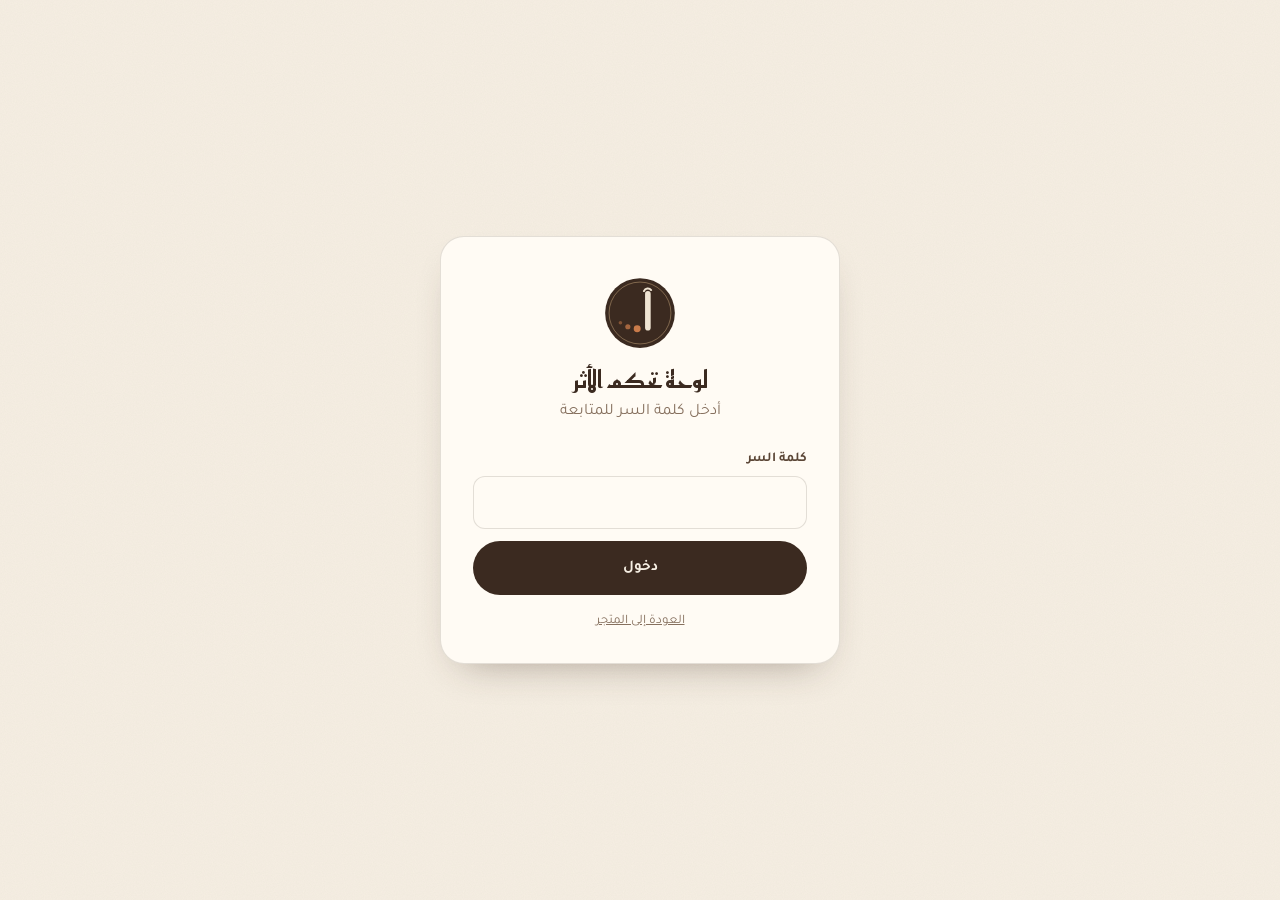
==== admin.html @ 8302c41a "Al Athar menswear store: storefront, cart, admin panel, Supabase schema Static storefront with earth" ====
<!doctype html>
<html lang="ar" dir="rtl">
<head>
  <meta charset="utf-8">
  <meta name="viewport" content="width=device-width, initial-scale=1">
  <title>لوحة التحكم — الأثر</title>
  <meta name="robots" content="noindex, nofollow">
  <link rel="icon" href="assets/logo-mark.svg" type="image/svg+xml">
  <link rel="preconnect" href="https://fonts.googleapis.com">
  <link rel="preconnect" href="https://fonts.gstatic.com" crossorigin>
  <link href="https://fonts.googleapis.com/css2?family=Reem+Kufi:wght@500;600;700&family=Tajawal:wght@400;500;700;800&display=swap" rel="stylesheet">
  <link rel="stylesheet" href="css/style.css">
  <link rel="stylesheet" href="css/admin.css">
</head>
<body class="admin">

  <!-- تسجيل الدخول -->
  <section class="login" id="login">
    <form class="login-card" id="loginForm">
      <img src="assets/logo-mark.svg" alt="" width="72" height="72">
      <h1>لوحة تحكم الأثر</h1>
      <p>أدخل كلمة السر للمتابعة</p>
      <label class="field"><span>كلمة السر</span><input type="password" id="loginPass" autocomplete="current-password" required></label>
      <p class="err" id="loginErr" hidden></p>
      <button class="btn block" type="submit" id="loginBtn">دخول</button>
      <a class="link" href="index.html">العودة إلى المتجر</a>
    </form>
  </section>

  <!-- اللوحة -->
  <div class="shell" id="shell" hidden>
    <aside class="side">
      <a class="brand" href="index.html" target="_blank" rel="noopener">
        <img src="assets/logo-mark.svg" alt="">
        <div><div class="brand-name">الأثر</div><div class="brand-sub">ADMIN</div></div>
      </a>
      <nav class="tabs" id="tabs">
        <button type="button" data-tab="overview" aria-current="true">نظرة عامة</button>
        <button type="button" data-tab="orders">الطلبات <span class="pill" id="newPill" hidden></span></button>
        <button type="button" data-tab="products">المنتجات</button>
        <button type="button" data-tab="categories">الأقسام</button>
        <button type="button" data-tab="settings">الإعدادات</button>
      </nav>
      <div class="side-foot">
        <a class="link" href="index.html" target="_blank" rel="noopener">عرض المتجر</a>
        <button class="link" type="button" id="logoutBtn">تسجيل الخروج</button>
      </div>
    </aside>

    <main class="main">
      <!-- نظرة عامة -->
      <section class="panel" id="tab-overview">
        <div class="panel-head"><h1>نظرة عامة</h1><button class="btn ghost sm" type="button" data-refresh>تحديث</button></div>
        <div class="stats" id="stats"></div>
        <div class="two">
          <div class="box"><h2>مبيعات آخر 14 يوماً</h2><div class="chart" id="chart"></div></div>
          <div class="box"><h2>الأكثر مبيعاً</h2><div id="top"></div>
            <h2 style="margin-top:22px">مخزون منخفض</h2><div id="low"></div></div>
        </div>
      </section>

      <!-- الطلبات -->
      <section class="panel" id="tab-orders" hidden>
        <div class="panel-head"><h1>الطلبات</h1>
          <div class="chips" id="orderFilter"></div>
        </div>
        <div id="orders"></div>
      </section>

      <!-- المنتجات -->
      <section class="panel" id="tab-products" hidden>
        <div class="panel-head"><h1>المنتجات</h1><button class="btn sm" type="button" id="newProduct">+ منتج جديد</button></div>
        <div class="table-wrap"><table class="table" id="products"></table></div>
      </section>

      <!-- الأقسام -->
      <section class="panel" id="tab-categories" hidden>
        <div class="panel-head"><h1>الأقسام</h1><button class="btn sm" type="button" id="newCategory">+ قسم جديد</button></div>
        <div class="table-wrap"><table class="table" id="categories"></table></div>
      </section>

      <!-- الإعدادات -->
      <section class="panel" id="tab-settings" hidden>
        <div class="panel-head"><h1>الإعدادات</h1></div>
        <div class="two">
          <form class="box" id="settingsForm">
            <h2>بيانات المتجر</h2>
            <div class="row2">
              <label class="field"><span>رمز العملة</span><input name="currency" maxlength="8"></label>
              <label class="field"><span>رسوم التوصيل</span><input name="shipping_fee" type="number" min="0" step="0.01" dir="ltr"></label>
            </div>
            <label class="field"><span>شريط الإعلان العلوي</span><input name="announcement"></label>
            <label class="field"><span>عنوان الواجهة</span><input name="hero_title"></label>
            <label class="field"><span>وصف الواجهة</span><textarea name="hero_subtitle"></textarea></label>
            <h2>التواصل</h2>
            <div class="row2">
              <label class="field"><span>واتساب (مع رمز الدولة)</span><input name="whatsapp" dir="ltr" inputmode="tel"></label>
              <label class="field"><span>إنستغرام (اسم الحساب)</span><input name="instagram" dir="ltr"></label>
              <label class="field"><span>الهاتف</span><input name="phone" dir="ltr" inputmode="tel"></label>
              <label class="field"><span>البريد الإلكتروني</span><input name="email" type="email" dir="ltr"></label>
            </div>
            <button class="btn" type="submit">حفظ الإعدادات</button>
          </form>
          <form class="box" id="passForm">
            <h2>تغيير كلمة السر</h2>
            <label class="field"><span>كلمة السر الحالية</span><input name="old" type="password" autocomplete="current-password" required></label>
            <label class="field"><span>كلمة السر الجديدة (6 أحرف على الأقل)</span><input name="new" type="password" autocomplete="new-password" minlength="6" required></label>
            <button class="btn ghost" type="submit">تغيير كلمة السر</button>
          </form>
        </div>
      </section>
    </main>
  </div>

  <!-- نموذج المنتج -->
  <dialog id="productDialog">
    <button class="x" type="button" data-close aria-label="إغلاق">×</button>
    <form class="form" id="productForm">
      <h2 id="productFormTitle">منتج جديد</h2>
      <input type="hidden" name="id">
      <input type="hidden" name="image_url">
      <div class="form-grid">
        <div>
          <div class="preview" id="preview"></div>
          <label class="btn ghost sm block upload">رفع صورة<input type="file" id="imageFile" accept="image/jpeg,image/png,image/webp" hidden></label>
          <button class="link" type="button" id="removeImage" hidden>إزالة الصورة</button>
          <p class="hint">بدون صورة يظهر رسم القطعة بلون العرض.</p>
        </div>
        <div>
          <label class="field"><span>اسم المنتج</span><input name="name" required></label>
          <label class="field"><span>الوصف</span><textarea name="description"></textarea></label>
          <div class="row2">
            <label class="field"><span>السعر</span><input name="price" type="number" min="0" step="0.01" dir="ltr" required></label>
            <label class="field"><span>السعر قبل الخصم (اختياري)</span><input name="old_price" type="number" min="0" step="0.01" dir="ltr"></label>
            <label class="field"><span>القسم</span><select name="category_id"></select></label>
            <label class="field"><span>الكمية في المخزون</span><input name="stock" type="number" min="0" step="1" dir="ltr" required></label>
          </div>
          <label class="field"><span>المقاسات (افصل بينها بفاصلة)</span><input name="sizes" dir="ltr" placeholder="S, M, L, XL"></label>
          <div class="row2">
            <label class="field"><span>لون العرض</span><input name="color" type="color" value="#B08968"></label>
            <div class="checks">
              <label><input type="checkbox" name="is_active" checked> ظاهر في المتجر</label>
              <label><input type="checkbox" name="is_featured"> قطعة مختارة</label>
            </div>
          </div>
        </div>
      </div>
      <p class="err" id="productErr" hidden></p>
      <div class="form-actions">
        <button class="btn" type="submit" id="productSave">حفظ</button>
        <button class="btn ghost" type="button" data-close>إلغاء</button>
      </div>
    </form>
  </dialog>

  <!-- نموذج القسم -->
  <dialog id="categoryDialog" style="width:min(460px,calc(100% - 28px))">
    <button class="x" type="button" data-close aria-label="إغلاق">×</button>
    <form class="form" id="categoryForm">
      <h2 id="categoryFormTitle">قسم جديد</h2>
      <input type="hidden" name="id">
      <label class="field"><span>اسم القسم</span><input name="name" required></label>
      <div class="row2">
        <label class="field"><span>شكل القطعة</span><select name="icon"></select></label>
        <label class="field"><span>الترتيب</span><input name="sort" type="number" step="1" dir="ltr" value="0"></label>
      </div>
      <div class="form-actions">
        <button class="btn" type="submit">حفظ</button>
        <button class="btn ghost" type="button" data-close>إلغاء</button>
      </div>
    </form>
  </dialog>

  <!-- تأكيد -->
  <dialog id="confirmDialog" style="width:min(420px,calc(100% - 28px))">
    <div class="form">
      <h2 id="confirmText"></h2>
      <div class="form-actions">
        <button class="btn clay" type="button" id="confirmYes">نعم، احذف</button>
        <button class="btn ghost" type="button" data-close>تراجع</button>
      </div>
    </div>
  </dialog>

  <div class="toast" id="toast" role="status"></div>

  <script src="js/api.js"></script>
  <script src="js/garments.js"></script>
  <script src="js/admin.js"></script>
</body>
</html>
---- css/style.css ----
/* ===== الأثر — الهوية الترابية ===== */
:root {
  --cream: #F6EFE3;
  --sand: #EADDC8;
  --sand-2: #DCCAAE;
  --camel: #B08D5B;
  --clay: #B5653A;
  --clay-dark: #94502C;
  --olive: #6F6B45;
  --brown: #3B2A20;
  --brown-2: #5B4636;
  --ink: #2A1D15;
  --muted: #86705E;
  --line: rgba(59, 42, 32, .14);
  --white: #FFFBF4;
  --radius: 18px;
  --shadow: 0 18px 40px -22px rgba(59, 42, 32, .45);
  --display: 'Reem Kufi', 'Tajawal', sans-serif;
  --body: 'Tajawal', 'Segoe UI', Tahoma, sans-serif;
}

* { box-sizing: border-box; }
html { scroll-behavior: smooth; overflow-x: clip; }
body {
  margin: 0;
  font-family: var(--body);
  color: var(--ink);
  background-color: var(--cream);
  background-image: url("data:image/svg+xml,%3Csvg xmlns='http://www.w3.org/2000/svg' width='160' height='160'%3E%3Cfilter id='n'%3E%3CfeTurbulence type='fractalNoise' baseFrequency='.9' numOctaves='2'/%3E%3CfeColorMatrix values='0 0 0 0 .23 0 0 0 0 .16 0 0 0 0 .12 0 0 0 .05 0'/%3E%3C/filter%3E%3Crect width='160' height='160' filter='url(%23n)'/%3E%3C/svg%3E");
  line-height: 1.7;
  overflow-x: clip;
  -webkit-font-smoothing: antialiased;
}
h1, h2, h3 { font-family: var(--display); font-weight: 600; line-height: 1.25; margin: 0; text-wrap: balance; }
p { margin: 0; }
a { color: inherit; text-decoration: none; }
button, input, select, textarea { font: inherit; color: inherit; }
button { cursor: pointer; }
img, svg { display: block; max-width: 100%; }
[hidden] { display: none !important; }
:focus-visible { outline: 2px solid var(--clay); outline-offset: 2px; }

.wrap { width: min(1180px, 100% - 40px); margin-inline: auto; }

/* ===== أزرار ===== */
.btn {
  display: inline-flex; align-items: center; justify-content: center; gap: 8px;
  padding: 13px 26px; border-radius: 999px; border: 1px solid transparent;
  background: var(--brown); color: var(--cream); font-weight: 700; font-size: 15px;
  transition: background .2s, transform .2s, box-shadow .2s;
}
.btn:hover { background: var(--clay); transform: translateY(-1px); box-shadow: var(--shadow); }
.btn:disabled { opacity: .55; cursor: not-allowed; transform: none; box-shadow: none; }
.btn.ghost { background: transparent; color: var(--brown); border-color: var(--brown); }
.btn.ghost:hover { background: var(--brown); color: var(--cream); }
.btn.clay { background: var(--clay); }
.btn.clay:hover { background: var(--clay-dark); }
.btn.block { width: 100%; }
.btn.sm { padding: 8px 16px; font-size: 14px; }

/* ===== الشريط العلوي ===== */
.announce {
  background: var(--brown); color: var(--sand); text-align: center;
  font-size: 13.5px; padding: 8px 16px; letter-spacing: .2px;
}
.header {
  position: sticky; top: 0; z-index: 30;
  background: rgba(246, 239, 227, .86); backdrop-filter: blur(12px);
  border-bottom: 1px solid var(--line);
}
.header .wrap { display: flex; align-items: center; justify-content: space-between; height: 76px; gap: 20px; }
.brand { display: flex; align-items: center; gap: 12px; }
.brand img { width: 46px; height: 46px; }
.brand-name { font-family: var(--display); font-size: 28px; font-weight: 700; color: var(--brown); line-height: 1; }
.brand-sub { font-size: 10px; letter-spacing: 4.5px; color: var(--camel); font-weight: 700; margin-top: 4px; direction: ltr; }
.nav { display: flex; gap: 30px; font-weight: 500; color: var(--brown-2); }
.nav a { position: relative; padding: 6px 0; }
.nav a::after { content: ''; position: absolute; inset-inline: 0; bottom: 0; height: 2px; background: var(--clay); transform: scaleX(0); transition: transform .25s; }
.nav a:hover::after { transform: scaleX(1); }
.cart-btn {
  position: relative; display: inline-flex; align-items: center; gap: 8px;
  background: var(--white); border: 1px solid var(--line); border-radius: 999px; padding: 10px 18px; font-weight: 700;
}
.cart-btn:hover { border-color: var(--brown); }
.cart-btn svg { width: 20px; height: 20px; }
.cart-count {
  min-width: 22px; height: 22px; padding: 0 6px; border-radius: 999px; background: var(--clay); color: #fff;
  font-size: 12.5px; display: inline-grid; place-items: center;
}

/* ===== الواجهة الرئيسية ===== */
.hero { padding: 64px 0 40px; overflow: hidden; }
.hero .wrap { display: grid; grid-template-columns: 1.05fr .95fr; gap: 48px; align-items: center; }
.eyebrow { display: inline-flex; align-items: center; gap: 10px; color: var(--clay); font-weight: 700; font-size: 14px; letter-spacing: .5px; }
.eyebrow::before { content: ''; width: 34px; height: 1.5px; background: var(--clay); }
.hero h1 { font-size: clamp(38px, 5.4vw, 68px); color: var(--brown); margin: 18px 0 20px; }
.hero p.lead { font-size: 18.5px; color: var(--brown-2); max-width: 46ch; }
.hero-actions { display: flex; gap: 12px; margin-top: 32px; flex-wrap: wrap; }
.hero-art { position: relative; height: 500px; }
.arch {
  position: absolute; inset-inline: 12% 12%; top: 0; bottom: 0;
  border-radius: 999px 999px 26px 26px;
  background: linear-gradient(170deg, #C98558 0%, var(--clay) 45%, #7E4426 100%);
  box-shadow: var(--shadow);
  display: grid; place-items: center; padding: 60px 46px 30px;
}
.arch::before { content: ''; position: absolute; inset: 14px; border: 1px solid rgba(255, 244, 226, .38); border-radius: inherit; }
.arch .garment { width: 100%; height: 100%; filter: drop-shadow(0 18px 20px rgba(40, 20, 10, .35)); }
.sun { position: absolute; top: 34px; inset-inline-start: 0; width: 120px; height: 120px; border-radius: 50%; background: var(--sand-2); z-index: -1; }
.hero-chip {
  position: absolute; bottom: 34px; inset-inline-end: 0; background: var(--white); border-radius: 16px;
  padding: 14px 18px; box-shadow: var(--shadow); font-size: 14px; max-width: 200px;
}
.hero-chip b { display: block; font-family: var(--display); color: var(--brown); font-size: 16px; }
.hero-chip span { color: var(--muted); }

.values { border-block: 1px solid var(--line); margin-top: 30px; }
.values .wrap { display: grid; grid-template-columns: repeat(3, 1fr); }
.value { padding: 24px 18px; text-align: center; }
.value + .value { border-inline-start: 1px solid var(--line); }
.value b { display: block; font-family: var(--display); font-size: 17px; color: var(--brown); }
.value span { color: var(--muted); font-size: 14.5px; }

/* ===== المنتجات ===== */
.section { padding: 72px 0; }
.section-head { display: flex; align-items: end; justify-content: space-between; gap: 20px; flex-wrap: wrap; margin-bottom: 30px; }
.section-head h2 { font-size: clamp(28px, 3.4vw, 40px); color: var(--brown); margin-top: 8px; }
.chips { display: flex; gap: 8px; flex-wrap: wrap; }
.chip {
  padding: 8px 18px; border-radius: 999px; border: 1px solid var(--line); background: transparent;
  font-weight: 500; color: var(--brown-2); transition: .2s;
}
.chip:hover { border-color: var(--brown); }
.chip[aria-pressed="true"] { background: var(--brown); color: var(--cream); border-color: var(--brown); }

.grid { display: grid; grid-template-columns: repeat(auto-fill, minmax(248px, 1fr)); gap: 26px; }
.card { position: relative; background: transparent; border: 0; padding: 0; text-align: start; display: block; width: 100%; }
.card-media {
  position: relative; aspect-ratio: 4 / 5; border-radius: var(--radius); overflow: hidden;
  background: color-mix(in srgb, var(--c, #B08968) 16%, #F1E6D4);
  display: grid; place-items: center; transition: transform .35s, box-shadow .35s;
}
.card:hover .card-media { transform: translateY(-5px); box-shadow: var(--shadow); }
.card-media img { width: 100%; height: 100%; object-fit: cover; }
.card-media .garment { width: 72%; height: 80%; transition: transform .45s; }
.card:hover .garment { transform: scale(1.05); }
.badge {
  position: absolute; top: 14px; inset-inline-start: 14px; background: var(--white); color: var(--brown);
  font-size: 12.5px; font-weight: 700; padding: 4px 12px; border-radius: 999px;
}
.badge.sale { background: var(--clay); color: #fff; }
.badge.out { background: var(--brown); color: var(--sand); }
.card-body { padding: 14px 4px 0; display: flex; justify-content: space-between; gap: 12px; align-items: baseline; }
.card-body h3 { font-family: var(--body); font-size: 16.5px; font-weight: 700; color: var(--ink); }
.card-cat { font-size: 13px; color: var(--muted); }
.price { font-weight: 800; color: var(--clay-dark); white-space: nowrap; direction: ltr; }
.price s { color: var(--muted); font-weight: 500; font-size: .86em; margin-inline-end: 6px; }
.empty { text-align: center; color: var(--muted); padding: 60px 0; grid-column: 1 / -1; }
.skeleton { aspect-ratio: 4 / 5; border-radius: var(--radius); background: linear-gradient(100deg, var(--sand) 30%, #F1E6D4 50%, var(--sand) 70%); background-size: 300% 100%; animation: sk 1.4s infinite; }
@keyframes sk { to { background-position: -150% 0; } }

/* ===== قصة العلامة ===== */
.story { background: var(--brown); color: var(--sand); }
.story .wrap { display: grid; grid-template-columns: auto 1fr; gap: 54px; align-items: center; }
.story img { width: 150px; height: 150px; filter: drop-shadow(0 0 0 1px rgba(255,255,255,.1)); }
.story h2 { color: var(--cream); font-size: clamp(26px, 3.2vw, 38px); margin-bottom: 14px; }
.story p { font-size: 17.5px; max-width: 62ch; color: #D9C7AE; }

/* ===== التذييل ===== */
.footer { padding: 44px 0 30px; }
.footer .wrap { display: flex; justify-content: space-between; gap: 30px; flex-wrap: wrap; align-items: center; }
.contacts { display: flex; gap: 10px; flex-wrap: wrap; }
.contacts a { border: 1px solid var(--line); border-radius: 999px; padding: 8px 18px; font-weight: 500; direction: ltr; }
.contacts a:hover { border-color: var(--brown); background: var(--white); }
.copy { width: 100%; border-top: 1px solid var(--line); padding-top: 20px; color: var(--muted); font-size: 13.5px; text-align: center; }

/* ===== النوافذ ===== */
dialog {
  border: 0; padding: 0; border-radius: 24px; background: var(--cream); color: var(--ink);
  width: min(900px, calc(100% - 28px)); max-height: calc(100dvh - 28px); box-shadow: 0 40px 80px -30px rgba(30, 18, 10, .7);
}
dialog::backdrop { background: rgba(42, 29, 21, .55); backdrop-filter: blur(3px); }
.x {
  position: absolute; top: 14px; inset-inline-end: 14px; z-index: 2; width: 38px; height: 38px; border-radius: 50%;
  border: 1px solid var(--line); background: var(--white); font-size: 20px; line-height: 1; display: grid; place-items: center;
}
.x:hover { background: var(--brown); color: var(--cream); }
.pm { display: grid; grid-template-columns: 1fr 1fr; }
.pm-media { background: color-mix(in srgb, var(--c, #B08968) 18%, #F1E6D4); display: grid; place-items: center; min-height: 460px; }
.pm-media img { width: 100%; height: 100%; object-fit: cover; }
.pm-media .garment { width: 70%; }
.pm-info { padding: 44px 36px 34px; display: flex; flex-direction: column; gap: 16px; }
.pm-info h2 { font-size: 28px; color: var(--brown); }
.pm-info .price { font-size: 22px; align-self: flex-start; }
.pm-info .desc { color: var(--brown-2); }
.label { font-size: 13.5px; font-weight: 700; color: var(--muted); margin-bottom: 8px; }
.sizes { display: flex; gap: 8px; flex-wrap: wrap; }
.size {
  min-width: 48px; height: 44px; padding: 0 12px; border-radius: 12px; border: 1px solid var(--line); background: var(--white);
  font-weight: 700; direction: ltr;
}
.size:hover { border-color: var(--brown); }
.size[aria-pressed="true"] { background: var(--brown); color: var(--cream); border-color: var(--brown); }
.qty { display: inline-flex; align-items: center; border: 1px solid var(--line); border-radius: 999px; background: var(--white); }
.qty button { width: 40px; height: 40px; border: 0; background: none; font-size: 18px; border-radius: 50%; }
.qty button:hover { background: var(--sand); }
.qty span { min-width: 30px; text-align: center; font-weight: 700; }
.stock-note { font-size: 13.5px; color: var(--olive); font-weight: 500; }
.stock-note.low { color: var(--clay-dark); }
.pm-actions { margin-top: auto; display: flex; gap: 12px; align-items: center; }
.pm-actions .btn { flex: 1; }

/* ===== السلة ===== */
.scrim { position: fixed; inset: 0; z-index: 40; background: rgba(42, 29, 21, .5); opacity: 0; pointer-events: none; transition: opacity .3s; }
.drawer {
  position: fixed; top: 0; bottom: 0; left: 0; z-index: 50; width: min(440px, 100%);
  background: var(--cream);
  transform: translateX(-105%); transition: transform .35s cubic-bezier(.2, .8, .2, 1);
  display: flex; flex-direction: column;
}
body.cart-open .drawer { transform: none; box-shadow: 30px 0 60px -30px rgba(30, 18, 10, .6); }
body.cart-open .scrim { opacity: 1; pointer-events: auto; }
.drawer-head { display: flex; align-items: center; justify-content: space-between; padding: 22px 24px; border-bottom: 1px solid var(--line); }
.drawer-head h2 { font-size: 22px; color: var(--brown); }
.drawer-head .x { position: static; }
.drawer-body { flex: 1; overflow-y: auto; padding: 18px 24px; }
.drawer-foot { border-top: 1px solid var(--line); padding: 18px 24px 24px; background: var(--white); }
.line { display: grid; grid-template-columns: 74px 1fr auto; gap: 14px; padding: 14px 0; border-bottom: 1px solid var(--line); align-items: center; }
.line-media { width: 74px; height: 90px; border-radius: 12px; overflow: hidden; background: color-mix(in srgb, var(--c, #B08968) 16%, #F1E6D4); display: grid; place-items: center; }
.line-media img { width: 100%; height: 100%; object-fit: cover; }
.line-media .garment { width: 76%; }
.line b { display: block; font-size: 15px; }
.line small { color: var(--muted); }
.line .qty button { width: 30px; height: 30px; font-size: 15px; }
.line .qty { margin-top: 6px; }
.link { background: none; border: 0; padding: 0; color: var(--muted); font-size: 13px; text-decoration: underline; }
.link:hover { color: var(--clay-dark); }
.sum { display: flex; justify-content: space-between; padding: 4px 0; color: var(--brown-2); }
.sum.total { font-weight: 800; font-size: 18px; color: var(--ink); margin: 6px 0 14px; padding-top: 10px; border-top: 1px dashed var(--line); }
.sum span:last-child { direction: ltr; }

.field { display: block; margin-bottom: 12px; }
.field span { display: block; font-size: 13.5px; font-weight: 700; color: var(--brown-2); margin-bottom: 5px; }
.field input, .field textarea, .field select {
  width: 100%; padding: 12px 14px; border-radius: 12px; border: 1px solid var(--line); background: var(--white);
}
.field input:focus, .field textarea:focus, .field select:focus { outline: 2px solid var(--camel); outline-offset: 0; border-color: transparent; }
.field textarea { resize: vertical; min-height: 70px; }
.row2 { display: grid; grid-template-columns: 1fr 1fr; gap: 12px; }
.err { color: #A23A22; font-size: 14px; font-weight: 500; margin: 6px 0 10px; }
.done { text-align: center; padding: 50px 10px; }
.done .tick { width: 76px; height: 76px; border-radius: 50%; background: var(--olive); color: #fff; font-size: 36px; display: grid; place-items: center; margin: 0 auto 20px; }
.done h3 { font-size: 24px; color: var(--brown); margin-bottom: 8px; }
.done .no { font-family: var(--display); font-size: 34px; color: var(--clay); direction: ltr; margin: 10px 0 14px; }
.done p { color: var(--brown-2); margin-bottom: 24px; }

.toast {
  position: fixed; bottom: 24px; left: 50%; transform: translate(-50%, 30px); z-index: 80;
  background: var(--brown); color: var(--cream); padding: 12px 24px; border-radius: 999px; font-weight: 500;
  opacity: 0; pointer-events: none; transition: .3s; box-shadow: var(--shadow); white-space: nowrap;
}
.toast.show { opacity: 1; transform: translate(-50%, 0); }

@media (max-width: 860px) {
  .nav { display: none; }
  .hero { padding-top: 36px; }
  .hero .wrap, .story .wrap, .pm { grid-template-columns: 1fr; }
  .hero-art { height: 380px; order: -1; }
  .story .wrap { gap: 24px; text-align: center; justify-items: center; }
  .pm-media { min-height: 300px; }
  .pm-info { padding: 26px 22px; }
  .values .wrap { grid-template-columns: 1fr; }
  .value + .value { border-inline-start: 0; border-top: 1px solid var(--line); }
  .grid { grid-template-columns: repeat(2, 1fr); gap: 16px; }
  .card-body { flex-direction: column; gap: 2px; }
  .brand-name { font-size: 24px; }
  .cart-btn span.t { display: none; }
}
@media (prefers-reduced-motion: reduce) { * { transition: none !important; animation: none !important; } }
---- css/admin.css ----
/* ===== لوحة التحكم ===== */
.login { min-height: 100dvh; display: grid; place-items: center; padding: 20px; }
.login-card {
  width: min(400px, 100%); background: var(--white); border: 1px solid var(--line); border-radius: 24px;
  padding: 40px 32px 28px; text-align: center; box-shadow: var(--shadow);
}
.login-card img { margin: 0 auto 16px; }
.login-card h1 { font-size: 24px; color: var(--brown); }
.login-card p { color: var(--muted); margin: 4px 0 22px; }
.login-card .field { text-align: start; }
.login-card .link { display: inline-block; margin-top: 16px; }

.shell { display: grid; grid-template-columns: 250px 1fr; min-height: 100dvh; }
.side { background: var(--brown); color: var(--sand); padding: 26px 18px; display: flex; flex-direction: column; gap: 28px; position: sticky; top: 0; height: 100dvh; }
.side .brand-name { color: var(--cream); }
.tabs { display: flex; flex-direction: column; gap: 4px; }
.tabs button {
  display: flex; justify-content: space-between; align-items: center; text-align: start;
  background: none; border: 0; color: #D9C7AE; padding: 12px 16px; border-radius: 12px; font-weight: 500; font-size: 16px;
}
.tabs button:hover { background: rgba(255, 255, 255, .07); }
.tabs button[aria-current="true"] { background: var(--clay); color: #fff; font-weight: 700; }
.pill { background: var(--cream); color: var(--brown); border-radius: 999px; font-size: 12px; font-weight: 800; padding: 1px 9px; }
.side-foot { margin-top: auto; display: flex; flex-direction: column; gap: 10px; align-items: flex-start; }
.side-foot .link { color: #C9B69B; }
.side-foot .link:hover { color: #fff; }

.main { padding: 34px clamp(18px, 3vw, 44px) 60px; min-width: 0; }
.panel-head { display: flex; justify-content: space-between; align-items: center; gap: 16px; flex-wrap: wrap; margin-bottom: 24px; }
.panel-head h1 { font-size: 30px; color: var(--brown); }
.box { background: var(--white); border: 1px solid var(--line); border-radius: var(--radius); padding: 24px; }
.box h2 { font-size: 18px; color: var(--brown); margin-bottom: 16px; }
.two { display: grid; grid-template-columns: 1.4fr 1fr; gap: 20px; align-items: start; }

.stats { display: grid; grid-template-columns: repeat(auto-fit, minmax(170px, 1fr)); gap: 16px; margin-bottom: 20px; }
.stat { background: var(--white); border: 1px solid var(--line); border-radius: var(--radius); padding: 20px; }
.stat span { color: var(--muted); font-size: 14px; }
.stat b { display: block; font-family: var(--display); font-size: 27px; color: var(--brown); direction: ltr; text-align: end; margin-top: 4px; }
.stat.hot { background: var(--brown); border-color: var(--brown); }
.stat.hot span { color: #D9C7AE; }
.stat.hot b { color: var(--cream); }

.chart { display: flex; align-items: flex-end; gap: 6px; height: 190px; padding-top: 10px; }
.bar { flex: 1; display: flex; flex-direction: column; justify-content: flex-end; align-items: center; gap: 6px; height: 100%; min-width: 0; }
.bar i { display: block; width: 100%; border-radius: 6px 6px 2px 2px; background: var(--sand-2); min-height: 3px; transition: height .4s; }
.bar.has i { background: linear-gradient(var(--clay), var(--clay-dark)); }
.bar small { font-size: 10.5px; color: var(--muted); direction: ltr; }
.rank { display: flex; justify-content: space-between; gap: 12px; padding: 9px 0; border-bottom: 1px solid var(--line); font-size: 15px; }
.rank:last-child { border: 0; }
.rank b { color: var(--clay-dark); white-space: nowrap; }
.muted { color: var(--muted); font-size: 14.5px; }

.table-wrap { background: var(--white); border: 1px solid var(--line); border-radius: var(--radius); overflow-x: auto; }
.table { width: 100%; border-collapse: collapse; font-size: 15px; }
.table th { text-align: start; font-size: 13px; color: var(--muted); font-weight: 700; padding: 14px 16px; border-bottom: 1px solid var(--line); white-space: nowrap; }
.table td { padding: 12px 16px; border-bottom: 1px solid var(--line); vertical-align: middle; }
.table tr:last-child td { border-bottom: 0; }
.thumb { width: 48px; height: 58px; border-radius: 10px; overflow: hidden; background: color-mix(in srgb, var(--c, #B08968) 16%, #F1E6D4); display: grid; place-items: center; }
.thumb img { width: 100%; height: 100%; object-fit: cover; }
.thumb .garment { width: 78%; }
.num { direction: ltr; text-align: end; white-space: nowrap; }
.tag { display: inline-block; font-size: 12.5px; font-weight: 700; padding: 3px 11px; border-radius: 999px; background: var(--sand); color: var(--brown-2); white-space: nowrap; }
.tag.new { background: #F3D9C6; color: var(--clay-dark); }
.tag.confirmed { background: #E7E2C4; color: #55522F; }
.tag.shipped { background: #DCE3D3; color: #3F5A3A; }
.tag.delivered { background: var(--olive); color: #fff; }
.tag.cancelled, .tag.off { background: #E6DAD3; color: #8A6E62; }
.tag.low { background: #F3D9C6; color: var(--clay-dark); }
.acts { display: flex; gap: 12px; justify-content: flex-end; white-space: nowrap; }

.order { background: var(--white); border: 1px solid var(--line); border-radius: var(--radius); padding: 18px 20px; margin-bottom: 14px; }
.order-top { display: flex; justify-content: space-between; gap: 14px; flex-wrap: wrap; align-items: center; }
.order-no { font-family: var(--display); font-size: 20px; color: var(--brown); direction: ltr; }
.order-meta { color: var(--muted); font-size: 14px; }
.order-cust { margin: 10px 0; font-size: 15px; }
.order-cust a { color: var(--clay-dark); font-weight: 700; direction: ltr; display: inline-block; }
.order-items { border-top: 1px dashed var(--line); margin-top: 10px; padding-top: 10px; }
.order-items div { display: flex; justify-content: space-between; gap: 12px; padding: 3px 0; font-size: 15px; }
.order-bottom { display: flex; justify-content: space-between; align-items: center; gap: 12px; flex-wrap: wrap; margin-top: 12px; }
.order-bottom select { padding: 8px 12px; border-radius: 10px; border: 1px solid var(--line); background: var(--cream); font-weight: 700; }
.order-total { font-weight: 800; font-size: 17px; direction: ltr; }

.form { padding: 34px 30px 28px; }
.form h2 { font-size: 22px; color: var(--brown); margin-bottom: 20px; padding-inline-end: 44px; }
.form-grid { display: grid; grid-template-columns: 210px 1fr; gap: 26px; }
.preview { aspect-ratio: 4 / 5; border-radius: 16px; overflow: hidden; background: color-mix(in srgb, var(--c, #B08968) 16%, #F1E6D4); display: grid; place-items: center; margin-bottom: 12px; }
.preview img { width: 100%; height: 100%; object-fit: cover; }
.preview .garment { width: 72%; }
.upload { cursor: pointer; }
.hint { font-size: 12.5px; color: var(--muted); margin-top: 8px; }
.checks { display: flex; flex-direction: column; gap: 8px; justify-content: center; font-weight: 500; }
.checks input { accent-color: var(--clay); width: 17px; height: 17px; vertical-align: -3px; margin-inline-end: 6px; }
.field input[type="color"] { padding: 4px; height: 46px; }
.form-actions { display: flex; gap: 10px; margin-top: 18px; }

@media (max-width: 900px) {
  .shell { grid-template-columns: 1fr; }
  .side { position: static; height: auto; padding: 14px; gap: 12px; }
  .tabs { flex-direction: row; overflow-x: auto; }
  .tabs button { white-space: nowrap; gap: 8px; padding: 9px 14px; }
  .side-foot { flex-direction: row; margin-top: 0; gap: 18px; }
  .two, .form-grid { grid-template-columns: 1fr; }
  .preview { max-width: 200px; }
}
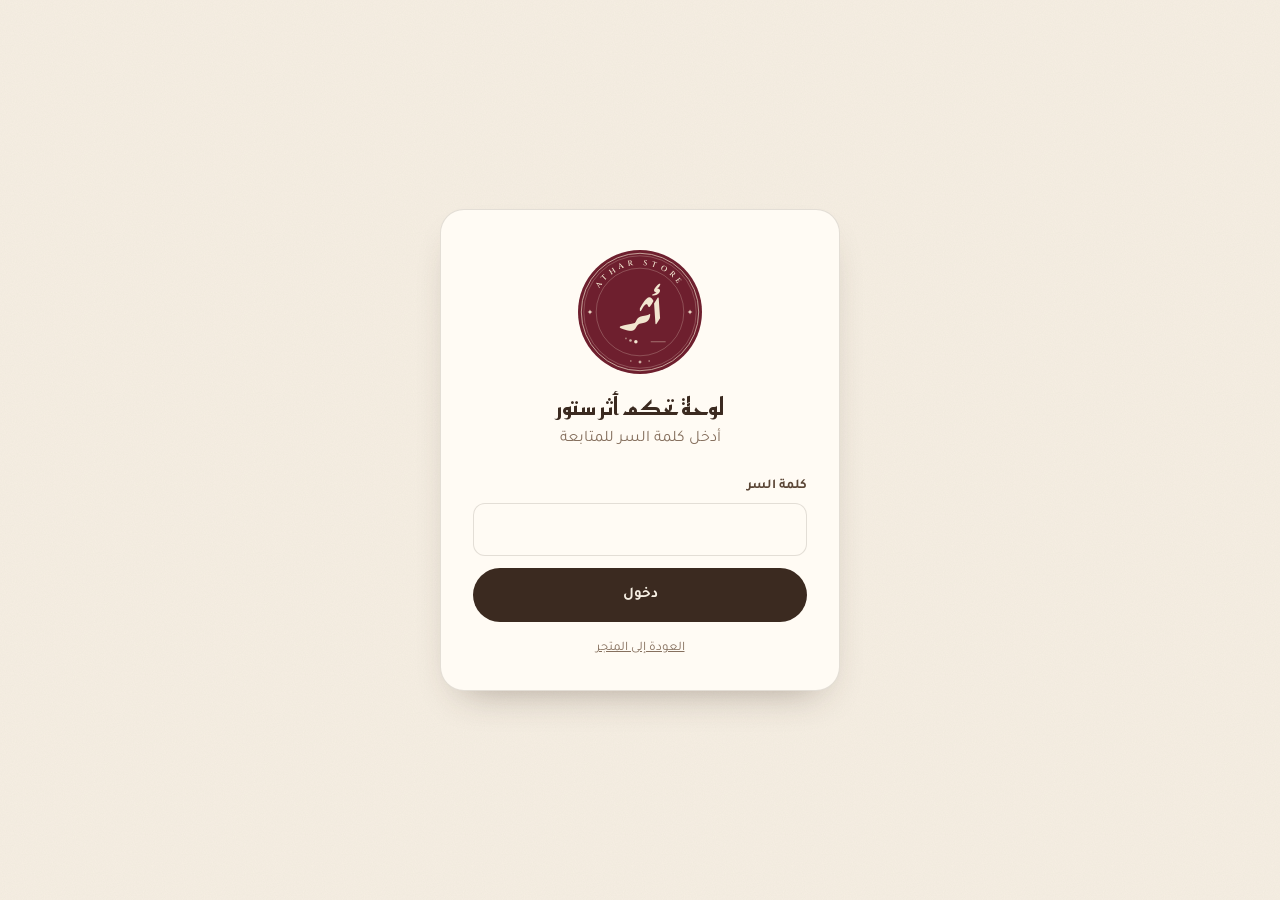
==== commit 7c3c3b62: "New Athar Store seal logo in wine and cream Replace the old mark with a circular seal (Aref Ruqaa wo" ====
--- a/admin.html
+++ b/admin.html
@@ -3,22 +3,23 @@
 <head>
   <meta charset="utf-8">
   <meta name="viewport" content="width=device-width, initial-scale=1">
-  <title>لوحة التحكم — الأثر</title>
+  <title>لوحة التحكم — أثر ستور</title>
   <meta name="robots" content="noindex, nofollow">
   <link rel="icon" href="assets/logo-mark.svg" type="image/svg+xml">
   <link rel="preconnect" href="https://fonts.googleapis.com">
   <link rel="preconnect" href="https://fonts.gstatic.com" crossorigin>
-  <link href="https://fonts.googleapis.com/css2?family=Reem+Kufi:wght@500;600;700&family=Tajawal:wght@400;500;700;800&display=swap" rel="stylesheet">
+  <link href="https://fonts.googleapis.com/css2?family=Aref+Ruqaa:wght@700&family=Cinzel:wght@600&family=Reem+Kufi:wght@500;600;700&family=Tajawal:wght@400;500;700;800&display=swap" rel="stylesheet">
   <link rel="stylesheet" href="css/style.css">
   <link rel="stylesheet" href="css/admin.css">
+  <link rel="stylesheet" href="css/logo.css">
 </head>
 <body class="admin">
 
   <!-- تسجيل الدخول -->
   <section class="login" id="login">
     <form class="login-card" id="loginForm">
-      <img src="assets/logo-mark.svg" alt="" width="72" height="72">
-      <h1>لوحة تحكم الأثر</h1>
+      <span class="logo" data-logo="seal-solid"></span>
+      <h1>لوحة تحكم أثر ستور</h1>
       <p>أدخل كلمة السر للمتابعة</p>
       <label class="field"><span>كلمة السر</span><input type="password" id="loginPass" autocomplete="current-password" required></label>
       <p class="err" id="loginErr" hidden></p>
@@ -31,8 +32,8 @@
   <div class="shell" id="shell" hidden>
     <aside class="side">
       <a class="brand" href="index.html" target="_blank" rel="noopener">
-        <img src="assets/logo-mark.svg" alt="">
-        <div><div class="brand-name">الأثر</div><div class="brand-sub">ADMIN</div></div>
+        <span class="logo" data-logo="mini"></span>
+        <div><div class="brand-name">ATHAR</div><div class="brand-sub">ADMIN</div></div>
       </a>
       <nav class="tabs" id="tabs">
         <button type="button" data-tab="overview" aria-current="true">نظرة عامة</button>
@@ -184,6 +185,7 @@
 
   <div class="toast" id="toast" role="status"></div>
 
+  <script src="js/logo.js"></script>
   <script src="js/api.js"></script>
   <script src="js/garments.js"></script>
   <script src="js/admin.js"></script>
--- a/css/logo.css
+++ b/css/logo.css
@@ -0,0 +1,47 @@
+/* ===== شعار أثر ستور — الختم (خمري + سكري) ===== */
+:root { --wine: #6E1F2E; --wine-deep: #4A1320; --sukkari: #F2E6D0; }
+
+.logo { display: block; flex: none; }
+.lg { display: block; width: 100%; height: 100%; overflow: visible; direction: ltr; --lg-fg: var(--wine); }
+.lg .disc { fill: none; }
+.lg.solid { --lg-fg: var(--sukkari); }
+.lg.solid .disc { fill: var(--wine); }
+.lg text { fill: var(--lg-fg); }
+.lg .ln { stroke: var(--lg-fg); fill: none; }
+.lg .fl { fill: var(--lg-fg); }
+.lg .ar { font-family: 'Aref Ruqaa', 'Amiri', serif; font-weight: 700; }
+.lg .en { font-family: 'Cinzel', 'Times New Roman', serif; font-weight: 600; }
+
+/* الترويسة والتذييل */
+.brand .logo { width: 54px; height: 54px; transition: transform .9s cubic-bezier(.16, 1, .3, 1); }
+.brand:hover .logo { transform: rotate(-360deg); }
+.brand-name { font-family: 'Cinzel', serif; font-weight: 600; font-size: 21px; letter-spacing: 5px; color: var(--wine); direction: ltr; }
+.brand-sub { font-family: 'Cinzel', serif; font-size: 10.5px; letter-spacing: 8px; color: var(--camel); font-weight: 600; margin-top: 5px; }
+.header.scrolled .brand .logo { width: 46px; height: 46px; }
+.brand .logo { transition: transform .9s cubic-bezier(.16, 1, .3, 1), width .35s, height .35s; }
+
+/* شاشة الافتتاح */
+.loader { background: var(--wine-deep); }
+.loader .logo { width: min(230px, 56vw); height: min(230px, 56vw); margin: 0 auto; animation: sealIn 1.4s cubic-bezier(.16, 1, .3, 1) both; }
+.loader .lg { --lg-fg: var(--sukkari); width: 100%; height: 100%; margin: 0; }
+@keyframes sealIn { from { opacity: 0; transform: scale(.7) rotate(-35deg); } }
+
+/* الختم الدوّار في الواجهة */
+.seal > svg text { fill: var(--wine); }
+.seal .logo { position: absolute; inset: 29px; width: 60px; height: 60px; }
+.seal .logo svg { animation: none; }
+
+/* قسم القصة */
+.story .logo { width: 190px; height: 190px; animation: float 7s ease-in-out infinite; filter: drop-shadow(0 20px 30px rgba(0, 0, 0, .35)); }
+
+/* لوحة التحكم */
+.login-card .logo { width: 124px; height: 124px; margin: 0 auto 18px; }
+.side .brand-name { color: var(--sukkari); }
+
+@media (max-width: 860px) {
+  .brand .logo { width: 46px; height: 46px; }
+  .brand-name { font-size: 16px; letter-spacing: 2.5px; }
+  .brand-sub { font-size: 9px; letter-spacing: 6px; }
+  .seal .logo { inset: 22px; width: 44px; height: 44px; }
+  .story .logo { width: 150px; height: 150px; }
+}
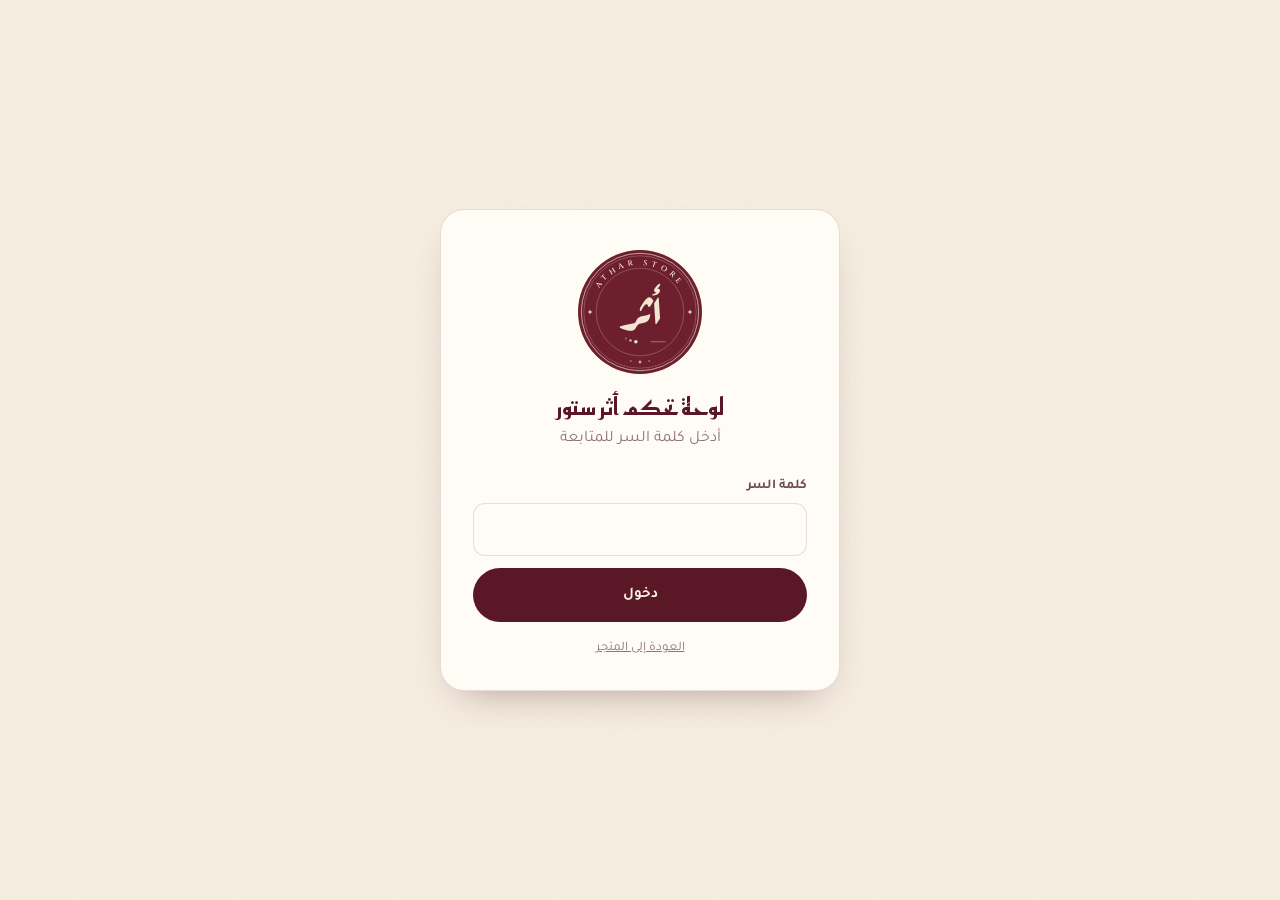
==== commit b5cfadf8: "Switch the site palette to wine and cream Remap the colour tokens to match the seal logo, recolour h" ====
--- a/admin.html
+++ b/admin.html
@@ -9,9 +9,9 @@
   <link rel="preconnect" href="https://fonts.googleapis.com">
   <link rel="preconnect" href="https://fonts.gstatic.com" crossorigin>
   <link href="https://fonts.googleapis.com/css2?family=Aref+Ruqaa:wght@700&family=Cinzel:wght@600&family=Reem+Kufi:wght@500;600;700&family=Tajawal:wght@400;500;700;800&display=swap" rel="stylesheet">
-  <link rel="stylesheet" href="css/style.css">
-  <link rel="stylesheet" href="css/admin.css">
-  <link rel="stylesheet" href="css/logo.css">
+  <link rel="stylesheet" href="css/style.css?v=4">
+  <link rel="stylesheet" href="css/admin.css?v=4">
+  <link rel="stylesheet" href="css/logo.css?v=4">
 </head>
 <body class="admin">
 
@@ -125,7 +125,7 @@
           <div class="preview" id="preview"></div>
           <label class="btn ghost sm block upload">رفع صورة<input type="file" id="imageFile" accept="image/jpeg,image/png,image/webp" hidden></label>
           <button class="link" type="button" id="removeImage" hidden>إزالة الصورة</button>
-          <p class="hint">بدون صورة يظهر رسم القطعة بلون العرض.</p>
+          <p class="hint">بدون صورة يظهر رسم المنتج بلون العرض.</p>
         </div>
         <div>
           <label class="field"><span>اسم المنتج</span><input name="name" required></label>
@@ -136,12 +136,12 @@
             <label class="field"><span>القسم</span><select name="category_id"></select></label>
             <label class="field"><span>الكمية في المخزون</span><input name="stock" type="number" min="0" step="1" dir="ltr" required></label>
           </div>
-          <label class="field"><span>المقاسات (افصل بينها بفاصلة)</span><input name="sizes" dir="ltr" placeholder="S, M, L, XL"></label>
+          <label class="field"><span>الدرجات / الخيارات (افصل بينها بفاصلة)</span><input name="sizes" placeholder="نيود، وردي، خمري"></label>
           <div class="row2">
             <label class="field"><span>لون العرض</span><input name="color" type="color" value="#B08968"></label>
             <div class="checks">
               <label><input type="checkbox" name="is_active" checked> ظاهر في المتجر</label>
-              <label><input type="checkbox" name="is_featured"> قطعة مختارة</label>
+              <label><input type="checkbox" name="is_featured"> منتج مختار</label>
             </div>
           </div>
         </div>
@@ -162,7 +162,7 @@
       <input type="hidden" name="id">
       <label class="field"><span>اسم القسم</span><input name="name" required></label>
       <div class="row2">
-        <label class="field"><span>شكل القطعة</span><select name="icon"></select></label>
+        <label class="field"><span>شكل المنتج</span><select name="icon"></select></label>
         <label class="field"><span>الترتيب</span><input name="sort" type="number" step="1" dir="ltr" value="0"></label>
       </div>
       <div class="form-actions">
@@ -185,9 +185,9 @@
 
   <div class="toast" id="toast" role="status"></div>
 
-  <script src="js/logo.js"></script>
-  <script src="js/api.js"></script>
-  <script src="js/garments.js"></script>
-  <script src="js/admin.js"></script>
+  <script src="js/logo.js?v=4"></script>
+  <script src="js/api.js?v=4"></script>
+  <script src="js/art.js?v=4"></script>
+  <script src="js/admin.js?v=4"></script>
 </body>
 </html>
--- a/css/style.css
+++ b/css/style.css
@@ -1,20 +1,20 @@
-/* ===== الأثر — الهوية الترابية ===== */
+/* ===== أثر ستور — الهوية: خمري + سكري ===== */
 :root {
-  --cream: #F6EFE3;
-  --sand: #EADDC8;
-  --sand-2: #DCCAAE;
-  --camel: #B08D5B;
-  --clay: #B5653A;
-  --clay-dark: #94502C;
-  --olive: #6F6B45;
-  --brown: #3B2A20;
-  --brown-2: #5B4636;
-  --ink: #2A1D15;
-  --muted: #86705E;
-  --line: rgba(59, 42, 32, .14);
-  --white: #FFFBF4;
+  --cream: #F8F0E3;
+  --sand: #F2E6D0;
+  --sand-2: #E6D3B6;
+  --camel: #B8935F;
+  --clay: #8E2F45;
+  --clay-dark: #6E1F2E;
+  --olive: #7A6B45;
+  --brown: #5A1826;
+  --brown-2: #6E4A50;
+  --ink: #2B1419;
+  --muted: #8F7478;
+  --line: rgba(90, 24, 38, .14);
+  --white: #FFFBF5;
   --radius: 18px;
-  --shadow: 0 18px 40px -22px rgba(59, 42, 32, .45);
+  --shadow: 0 18px 40px -22px rgba(74, 19, 32, .45);
   --display: 'Reem Kufi', 'Tajawal', sans-serif;
   --body: 'Tajawal', 'Segoe UI', Tahoma, sans-serif;
 }
@@ -65,7 +65,7 @@
 }
 .header {
   position: sticky; top: 0; z-index: 30;
-  background: rgba(246, 239, 227, .86); backdrop-filter: blur(12px);
+  background: rgba(248, 240, 227, .86); backdrop-filter: blur(12px);
   border-bottom: 1px solid var(--line);
 }
 .header .wrap { display: flex; align-items: center; justify-content: space-between; height: 76px; gap: 20px; }
@@ -100,7 +100,7 @@
 .arch {
   position: absolute; inset-inline: 12% 12%; top: 0; bottom: 0;
   border-radius: 999px 999px 26px 26px;
-  background: linear-gradient(170deg, #C98558 0%, var(--clay) 45%, #7E4426 100%);
+  background: linear-gradient(170deg, #A9485C 0%, var(--clay) 45%, #5A1826 100%);
   box-shadow: var(--shadow);
   display: grid; place-items: center; padding: 60px 46px 30px;
 }
@@ -164,7 +164,7 @@
 .story .wrap { display: grid; grid-template-columns: auto 1fr; gap: 54px; align-items: center; }
 .story img { width: 150px; height: 150px; filter: drop-shadow(0 0 0 1px rgba(255,255,255,.1)); }
 .story h2 { color: var(--cream); font-size: clamp(26px, 3.2vw, 38px); margin-bottom: 14px; }
-.story p { font-size: 17.5px; max-width: 62ch; color: #D9C7AE; }
+.story p { font-size: 17.5px; max-width: 62ch; color: #E9D6C6; }
 
 /* ===== التذييل ===== */
 .footer { padding: 44px 0 30px; }
@@ -177,9 +177,9 @@
 /* ===== النوافذ ===== */
 dialog {
   border: 0; padding: 0; border-radius: 24px; background: var(--cream); color: var(--ink);
-  width: min(900px, calc(100% - 28px)); max-height: calc(100dvh - 28px); box-shadow: 0 40px 80px -30px rgba(30, 18, 10, .7);
-}
-dialog::backdrop { background: rgba(42, 29, 21, .55); backdrop-filter: blur(3px); }
+  width: min(900px, calc(100% - 28px)); max-height: calc(100dvh - 28px); box-shadow: 0 40px 80px -30px rgba(43, 14, 20, .7);
+}
+dialog::backdrop { background: rgba(43, 20, 25, .55); backdrop-filter: blur(3px); }
 .x {
   position: absolute; top: 14px; inset-inline-end: 14px; z-index: 2; width: 38px; height: 38px; border-radius: 50%;
   border: 1px solid var(--line); background: var(--white); font-size: 20px; line-height: 1; display: grid; place-items: center;
@@ -211,14 +211,14 @@
 .pm-actions .btn { flex: 1; }
 
 /* ===== السلة ===== */
-.scrim { position: fixed; inset: 0; z-index: 40; background: rgba(42, 29, 21, .5); opacity: 0; pointer-events: none; transition: opacity .3s; }
+.scrim { position: fixed; inset: 0; z-index: 40; background: rgba(43, 20, 25, .5); opacity: 0; pointer-events: none; transition: opacity .3s; }
 .drawer {
   position: fixed; top: 0; bottom: 0; left: 0; z-index: 50; width: min(440px, 100%);
   background: var(--cream);
   transform: translateX(-105%); transition: transform .35s cubic-bezier(.2, .8, .2, 1);
   display: flex; flex-direction: column;
 }
-body.cart-open .drawer { transform: none; box-shadow: 30px 0 60px -30px rgba(30, 18, 10, .6); }
+body.cart-open .drawer { transform: none; box-shadow: 30px 0 60px -30px rgba(43, 14, 20, .6); }
 body.cart-open .scrim { opacity: 1; pointer-events: auto; }
 .drawer-head { display: flex; align-items: center; justify-content: space-between; padding: 22px 24px; border-bottom: 1px solid var(--line); }
 .drawer-head h2 { font-size: 22px; color: var(--brown); }
@@ -247,7 +247,7 @@
 .field input:focus, .field textarea:focus, .field select:focus { outline: 2px solid var(--camel); outline-offset: 0; border-color: transparent; }
 .field textarea { resize: vertical; min-height: 70px; }
 .row2 { display: grid; grid-template-columns: 1fr 1fr; gap: 12px; }
-.err { color: #A23A22; font-size: 14px; font-weight: 500; margin: 6px 0 10px; }
+.err { color: #B3261E; font-size: 14px; font-weight: 500; margin: 6px 0 10px; }
 .done { text-align: center; padding: 50px 10px; }
 .done .tick { width: 76px; height: 76px; border-radius: 50%; background: var(--olive); color: #fff; font-size: 36px; display: grid; place-items: center; margin: 0 auto 20px; }
 .done h3 { font-size: 24px; color: var(--brown); margin-bottom: 8px; }
--- a/css/admin.css
+++ b/css/admin.css
@@ -16,13 +16,13 @@
 .tabs { display: flex; flex-direction: column; gap: 4px; }
 .tabs button {
   display: flex; justify-content: space-between; align-items: center; text-align: start;
-  background: none; border: 0; color: #D9C7AE; padding: 12px 16px; border-radius: 12px; font-weight: 500; font-size: 16px;
+  background: none; border: 0; color: #E9D6C6; padding: 12px 16px; border-radius: 12px; font-weight: 500; font-size: 16px;
 }
 .tabs button:hover { background: rgba(255, 255, 255, .07); }
 .tabs button[aria-current="true"] { background: var(--clay); color: #fff; font-weight: 700; }
 .pill { background: var(--cream); color: var(--brown); border-radius: 999px; font-size: 12px; font-weight: 800; padding: 1px 9px; }
 .side-foot { margin-top: auto; display: flex; flex-direction: column; gap: 10px; align-items: flex-start; }
-.side-foot .link { color: #C9B69B; }
+.side-foot .link { color: #D9BFB4; }
 .side-foot .link:hover { color: #fff; }
 
 .main { padding: 34px clamp(18px, 3vw, 44px) 60px; min-width: 0; }
@@ -37,7 +37,7 @@
 .stat span { color: var(--muted); font-size: 14px; }
 .stat b { display: block; font-family: var(--display); font-size: 27px; color: var(--brown); direction: ltr; text-align: end; margin-top: 4px; }
 .stat.hot { background: var(--brown); border-color: var(--brown); }
-.stat.hot span { color: #D9C7AE; }
+.stat.hot span { color: #E9D6C6; }
 .stat.hot b { color: var(--cream); }
 
 .chart { display: flex; align-items: flex-end; gap: 6px; height: 190px; padding-top: 10px; }
@@ -60,12 +60,12 @@
 .thumb .garment { width: 78%; }
 .num { direction: ltr; text-align: end; white-space: nowrap; }
 .tag { display: inline-block; font-size: 12.5px; font-weight: 700; padding: 3px 11px; border-radius: 999px; background: var(--sand); color: var(--brown-2); white-space: nowrap; }
-.tag.new { background: #F3D9C6; color: var(--clay-dark); }
+.tag.new { background: #F3D8DB; color: var(--clay-dark); }
 .tag.confirmed { background: #E7E2C4; color: #55522F; }
 .tag.shipped { background: #DCE3D3; color: #3F5A3A; }
 .tag.delivered { background: var(--olive); color: #fff; }
 .tag.cancelled, .tag.off { background: #E6DAD3; color: #8A6E62; }
-.tag.low { background: #F3D9C6; color: var(--clay-dark); }
+.tag.low { background: #F3D8DB; color: var(--clay-dark); }
 .acts { display: flex; gap: 12px; justify-content: flex-end; white-space: nowrap; }
 
 .order { background: var(--white); border: 1px solid var(--line); border-radius: var(--radius); padding: 18px 20px; margin-bottom: 14px; }
--- a/css/logo.css
+++ b/css/logo.css
@@ -33,6 +33,8 @@
 
 /* قسم القصة */
 .story .logo { width: 190px; height: 190px; animation: float 7s ease-in-out infinite; filter: drop-shadow(0 20px 30px rgba(0, 0, 0, .35)); }
+.story { background: var(--wine-deep); }
+.story .lg.solid .disc { fill: #7C2334; }
 
 /* لوحة التحكم */
 .login-card .logo { width: 124px; height: 124px; margin: 0 auto 18px; }
